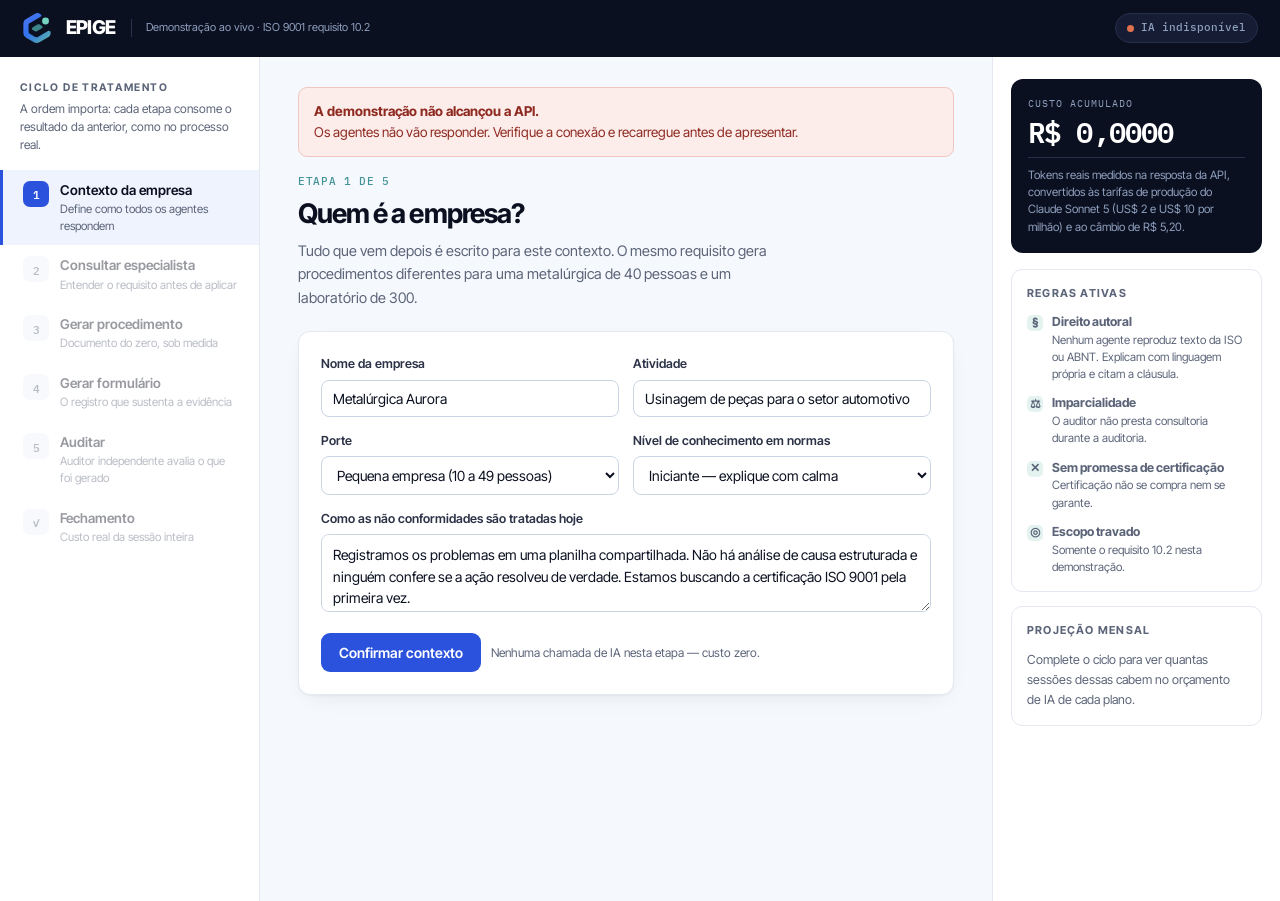
==== prototipos/demo-10.2/index.html @ a85e09b7 "Initial EPIGE workspace Review of the 19 delivered files (14 HTML, 3 Markdown, 1 PDF, 1 DOCX), conso" ====
<!DOCTYPE html>
<html lang="pt-BR">
<head>
<meta charset="UTF-8">
<meta name="viewport" content="width=device-width, initial-scale=1">
<title>EPIGE — Demonstração ao vivo · ISO 9001 requisito 10.2</title>
<link rel="preconnect" href="https://fonts.googleapis.com">
<link rel="preconnect" href="https://fonts.gstatic.com" crossorigin>
<link href="https://fonts.googleapis.com/css2?family=Inter+Tight:wght@400;500;600;700;800&family=IBM+Plex+Mono:wght@400;500;600&display=swap" rel="stylesheet">
<style>
:root{
  --ink:#0B1020; --paper:#F5F8FC; --surface:#FFFFFF;
  --blue:#2B52DC; --teal:#439397; --mint:#74D4C1;
  --amber:#B4780C; --rose:#B23A2F;
  --muted:#5B6478; --line:#E3E8F1; --line-strong:#CBD4E4;
  --shadow:0 1px 2px rgba(11,16,32,.04), 0 8px 24px -12px rgba(11,16,32,.12);
  --mono:'IBM Plex Mono', ui-monospace, 'SF Mono', Menlo, monospace;
  --sans:'Inter Tight', -apple-system, BlinkMacSystemFont, 'Segoe UI', Roboto, sans-serif;
}
*{box-sizing:border-box}
html,body{margin:0;padding:0}
body{font-family:var(--sans); background:var(--paper); color:var(--ink); font-size:15px; line-height:1.62; -webkit-font-smoothing:antialiased}
h1,h2,h3,h4{margin:0; letter-spacing:-.02em; font-weight:700; line-height:1.2}
p{margin:0 0 10px}
button{font-family:inherit; font-size:inherit; cursor:pointer}
:focus-visible{outline:2px solid var(--blue); outline-offset:2px; border-radius:4px}
@media (prefers-reduced-motion:reduce){*{animation:none!important; transition:none!important}}

header{background:var(--ink); color:#fff; padding:13px 22px; display:flex; align-items:center; gap:14px; flex-wrap:wrap; position:sticky; top:0; z-index:30}
.mark{width:30px;height:30px;flex:0 0 30px}
.wordmark{font-weight:800; font-size:19px; letter-spacing:-.04em}
.tagline{font-size:11px; color:#8FA0BE; border-left:1px solid #2A3350; padding-left:14px; margin-left:2px}
.spacer{flex:1}
.status{font-family:var(--mono); font-size:11px; font-weight:500; padding:5px 11px; border-radius:99px; display:flex; align-items:center; gap:7px; background:#151C33; color:#8FA0BE; border:1px solid #26304C}
.dot{width:7px;height:7px;border-radius:99px;background:#6B7794;flex:0 0 7px}
.dot.live{background:var(--mint); box-shadow:0 0 0 3px rgba(116,212,193,.18)}
.dot.down{background:#E0714F}

.shell{display:grid; grid-template-columns:260px minmax(0,1fr) 288px; min-height:calc(100vh - 56px)}
@media (max-width:1180px){.shell{grid-template-columns:220px minmax(0,1fr)} .rail-right{grid-column:1/-1; border-left:none; border-top:1px solid var(--line)}}
@media (max-width:820px){.shell{grid-template-columns:1fr} .rail-left{border-right:none;border-bottom:1px solid var(--line)}}

.rail-left{background:var(--surface); border-right:1px solid var(--line); padding:22px 0 30px}
.rail-title{font-size:10.5px; font-weight:700; letter-spacing:.13em; text-transform:uppercase; color:var(--muted); padding:0 20px 4px}
.rail-sub{font-size:12px; color:var(--muted); padding:0 20px 16px; line-height:1.5}
.step{display:grid; grid-template-columns:26px 1fr; gap:11px; align-items:start; padding:11px 20px; border:none; background:none; width:100%; text-align:left; border-left:3px solid transparent; color:var(--ink); transition:background .14s}
.step:hover:not(:disabled){background:#F4F7FC}
.step:disabled{opacity:.42; cursor:not-allowed}
.step.on{background:#EEF3FE; border-left-color:var(--blue)}
.step-n{font-family:var(--mono); font-size:11px; font-weight:600; width:26px; height:26px; border-radius:7px; background:#EDF1F8; color:var(--muted); display:flex; align-items:center; justify-content:center}
.step.on .step-n{background:var(--blue); color:#fff}
.step.done .step-n{background:var(--teal); color:#fff}
.step-t{font-size:13.5px; font-weight:600; line-height:1.35; display:block}
.step-d{font-size:11.5px; color:var(--muted); line-height:1.45; margin-top:2px; display:block}

main{padding:30px 38px 60px; max-width:860px}
@media (max-width:820px){main{padding:24px 20px 48px}}
.eyebrow{font-family:var(--mono); font-size:11px; font-weight:500; color:var(--teal); letter-spacing:.06em; text-transform:uppercase; margin-bottom:8px}
main h2{font-size:27px; margin-bottom:8px; letter-spacing:-.035em}
.lede{color:var(--muted); font-size:14.5px; margin-bottom:22px; max-width:62ch}
.panel{background:var(--surface); border:1px solid var(--line); border-radius:12px; padding:22px; box-shadow:var(--shadow); margin-bottom:18px}

label{display:block; font-size:12.5px; font-weight:600; margin-bottom:5px; color:#2C3347}
input[type=text], select, textarea{width:100%; padding:9px 11px; border:1px solid var(--line-strong); border-radius:8px; font-family:inherit; font-size:14px; background:#fff; color:var(--ink)}
textarea{resize:vertical; min-height:78px; line-height:1.55}
.grid2{display:grid; grid-template-columns:1fr 1fr; gap:14px}
@media (max-width:620px){.grid2{grid-template-columns:1fr}}
.field{margin-bottom:14px}

.btn{border:1px solid transparent; border-radius:9px; padding:10px 17px; font-weight:600; font-size:14px; transition:transform .1s, box-shadow .15s}
.btn:active:not(:disabled){transform:translateY(1px)}
.btn:disabled{opacity:.5; cursor:not-allowed}
.btn-primary{background:var(--blue); color:#fff}
.btn-primary:hover:not(:disabled){box-shadow:0 4px 14px -4px rgba(43,82,220,.5)}
.btn-ghost{background:#fff; color:var(--ink); border-color:var(--line-strong)}
.btn-ghost:hover:not(:disabled){border-color:var(--muted)}
.btn-row{display:flex; gap:10px; flex-wrap:wrap; align-items:center}

.thread{display:flex; flex-direction:column; gap:14px; margin-bottom:16px}
.msg{max-width:88%; padding:12px 15px; border-radius:12px; font-size:14.5px; line-height:1.62}
.msg.user{align-self:flex-end; background:var(--blue); color:#fff; border-bottom-right-radius:4px}
.msg.bot{align-self:flex-start; background:#F2F5FA; border:1px solid var(--line); border-bottom-left-radius:4px}
.msg p:last-child{margin-bottom:0}
.who{font-family:var(--mono); font-size:10px; letter-spacing:.08em; text-transform:uppercase; color:var(--teal); margin-bottom:5px; font-weight:600}
.suggest{display:flex; gap:8px; flex-wrap:wrap; margin-bottom:14px}
.chip{background:#fff; border:1px solid var(--line-strong); border-radius:99px; padding:6px 13px; font-size:12.5px; color:#2C3347}
.chip:hover{border-color:var(--blue); color:var(--blue)}

.doc{background:#fff; border:1px solid var(--line); border-radius:10px; padding:26px 30px; font-size:14px; line-height:1.72; max-height:520px; overflow:auto}
.doc h3{font-size:16px; margin:20px 0 7px; letter-spacing:-.02em}
.doc h3:first-child{margin-top:0}
.doc h4{font-size:13.5px; margin:15px 0 5px; color:#2C3347}
.doc ul,.doc ol{margin:6px 0 10px; padding-left:20px}
.doc li{margin-bottom:4px}
.doc-head{display:flex; justify-content:space-between; align-items:center; gap:12px; padding-bottom:12px; margin-bottom:16px; border-bottom:1px solid var(--line); flex-wrap:wrap}
.doc-code{font-family:var(--mono); font-size:11px; color:var(--muted)}

.formsec{margin-bottom:18px}
.formsec-t{font-family:var(--mono); font-size:10.5px; font-weight:600; letter-spacing:.1em; text-transform:uppercase; color:var(--teal); padding-bottom:6px; margin-bottom:12px; border-bottom:1px solid var(--line)}
.req{color:var(--rose); font-weight:700}

.finding{border:1px solid var(--line); border-left-width:4px; border-radius:9px; padding:14px 16px; margin-bottom:11px; background:#fff}
.finding.conformidade{border-left-color:var(--teal)}
.finding.oportunidade{border-left-color:var(--amber)}
.finding.nao_conformidade{border-left-color:var(--rose)}
.f-top{display:flex; gap:9px; align-items:center; margin-bottom:7px; flex-wrap:wrap}
.tag{font-family:var(--mono); font-size:10px; font-weight:600; letter-spacing:.06em; text-transform:uppercase; padding:3px 8px; border-radius:5px}
.tag.conformidade{background:#E4F3F0; color:#1F6B60}
.tag.oportunidade{background:#FBF0DC; color:#8A5B06}
.tag.nao_conformidade{background:#FAE7E4; color:#8F2A21}
.f-req{font-family:var(--mono); font-size:11px; color:var(--muted)}
.f-ev{font-size:13px; color:var(--muted); margin-top:6px; padding-left:11px; border-left:2px solid var(--line-strong)}

.rail-right{background:var(--surface); border-left:1px solid var(--line); padding:22px 18px 40px}
.meter{background:var(--ink); border-radius:12px; padding:17px; color:#fff; margin-bottom:16px}
.meter-l{font-family:var(--mono); font-size:10px; letter-spacing:.1em; text-transform:uppercase; color:#8FA0BE; margin-bottom:5px}
.meter-v{font-family:var(--mono); font-size:29px; font-weight:600; letter-spacing:-.03em; line-height:1}
.meter-sub{font-size:11.5px; color:#8FA0BE; margin-top:9px; line-height:1.5; border-top:1px solid #26304C; padding-top:9px}
.ledger{font-family:var(--mono); font-size:11px; margin-top:11px}
.ledger-row{display:flex; justify-content:space-between; gap:8px; padding:3px 0; color:#A8B4CC}
.ledger-row b{color:#fff; font-weight:500}

.card{background:#fff; border:1px solid var(--line); border-radius:11px; padding:15px; margin-bottom:14px}
.card-t{font-size:11px; font-weight:700; letter-spacing:.11em; text-transform:uppercase; color:var(--muted); margin-bottom:10px}
.rule{display:grid; grid-template-columns:16px 1fr; gap:9px; margin-bottom:11px; font-size:12.5px; line-height:1.5}
.rule:last-child{margin-bottom:0}
.rule-i{width:16px;height:16px;border-radius:5px;background:#E4F3F0;color:#1F6B60;display:flex;align-items:center;justify-content:center;font-size:10px;font-weight:800;margin-top:2px}
.rule b{display:block; font-size:12.5px}
.rule span{color:var(--muted); font-size:11.5px}

.note{font-size:12px; color:var(--muted); line-height:1.6; margin-top:12px}
.alert{border-radius:9px; padding:13px 15px; font-size:13.5px; line-height:1.55; margin-bottom:16px; border:1px solid}
.alert-warn{background:#FDF6E7; border-color:#EBD9A8; color:#6E4E05}
.alert-err{background:#FCEDEB; border-color:#F0C6C0; color:#8F2A21}
.thinking{display:flex; gap:6px; align-items:center; color:var(--muted); font-size:13px; padding:10px 0}
.pulse{width:6px;height:6px;border-radius:99px;background:var(--teal);animation:p 1.3s infinite}
.pulse:nth-child(2){animation-delay:.18s} .pulse:nth-child(3){animation-delay:.36s}
@keyframes p{0%,100%{opacity:.28;transform:scale(.8)}50%{opacity:1;transform:scale(1.1)}}
.hidden{display:none!important}
.locked{text-align:center; padding:44px 24px; color:var(--muted)}
.locked-i{font-size:26px; margin-bottom:10px; opacity:.4}
</style>
</head>
<body>

<header>
  <svg class="mark" viewBox="0 0 200 200" aria-label="EPIGE">
    <defs><linearGradient id="mg" x1="8%" y1="0%" x2="92%" y2="100%">
      <stop offset="0" stop-color="#4E74F0"/><stop offset=".45" stop-color="#3273EE"/>
      <stop offset=".72" stop-color="#4391C7"/><stop offset="1" stop-color="#5FBDB0"/>
    </linearGradient></defs>
    <path d="M98.66,200.03 L87.37,198.47 L79.77,195.30 L24.95,162.55 L15.52,153.74 L11.70,147.21 L9.19,135.49 L9.05,70.99 L11.91,55.90 L16.31,48.97 L24.71,41.21 L89.99,3.04 L99.76,0.25 L105.10,0.08 L111.89,1.57 L126.06,9.51 L128.91,13.70 L129.21,16.98 L128.25,20.86 L124.22,24.98 L50.50,67.83 L46.98,70.81 L43.72,79.14 L43.85,126.38 L46.86,134.28 L82.40,156.48 L89.92,160.56 L95.17,161.81 L100.31,161.57 L105.61,159.82 L150.04,132.84 L172.71,119.74 L177.59,118.13 L180.59,117.82 L185.75,119.43 L188.93,122.74 L190.72,127.17 L190.95,136.46 L187.42,148.53 L182.80,154.83 L179.17,157.83 L116.08,194.87 L107.44,198.53 L98.76,200.02 Z" fill="url(#mg)"/>
    <circle cx="156.86" cy="53.64" r="22.97" fill="#74D4C1"/>
    <path d="M94.10,123.65 L89.64,123.14 L83.17,120.07 L69.05,111.55 L66.06,107.49 L65.71,102.52 L68.16,97.93 L71.96,94.96 L102.82,77.47 L107.93,75.40 L115.42,75.81 L133.46,86.09 L137.36,91.16 L137.13,97.97 L132.88,102.42 L102.71,120.32 L94.21,123.63 Z" fill="#3C8589"/>
  </svg>
  <span class="wordmark">EPIGE</span>
  <span class="tagline">Demonstração ao vivo · ISO 9001 requisito 10.2</span>
  <span class="spacer"></span>
  <span class="status"><span class="dot" id="dot"></span><span id="statusTxt">verificando conexão…</span></span>
</header>

<div class="shell">

  <nav class="rail-left">
    <div class="rail-title">Ciclo de tratamento</div>
    <div class="rail-sub">A ordem importa: cada etapa consome o resultado da anterior, como no processo real.</div>
    <button class="step on" data-s="0" onclick="go(0)">
      <span class="step-n">1</span>
      <span><span class="step-t">Contexto da empresa</span><span class="step-d">Define como todos os agentes respondem</span></span>
    </button>
    <button class="step" data-s="1" onclick="go(1)" disabled>
      <span class="step-n">2</span>
      <span><span class="step-t">Consultar especialista</span><span class="step-d">Entender o requisito antes de aplicar</span></span>
    </button>
    <button class="step" data-s="2" onclick="go(2)" disabled>
      <span class="step-n">3</span>
      <span><span class="step-t">Gerar procedimento</span><span class="step-d">Documento do zero, sob medida</span></span>
    </button>
    <button class="step" data-s="3" onclick="go(3)" disabled>
      <span class="step-n">4</span>
      <span><span class="step-t">Gerar formulário</span><span class="step-d">O registro que sustenta a evidência</span></span>
    </button>
    <button class="step" data-s="4" onclick="go(4)" disabled>
      <span class="step-n">5</span>
      <span><span class="step-t">Auditar</span><span class="step-d">Auditor independente avalia o que foi gerado</span></span>
    </button>
    <button class="step" data-s="5" onclick="go(5)" disabled>
      <span class="step-n">✓</span>
      <span><span class="step-t">Fechamento</span><span class="step-d">Custo real da sessão inteira</span></span>
    </button>
  </nav>

  <main>

    <section id="s0">
      <div class="eyebrow">Etapa 1 de 5</div>
      <h2>Quem é a empresa?</h2>
      <p class="lede">Tudo que vem depois é escrito para este contexto. O mesmo requisito gera procedimentos diferentes para uma metalúrgica de 40 pessoas e um laboratório de 300.</p>
      <div class="panel">
        <div class="grid2">
          <div class="field"><label for="e_nome">Nome da empresa</label>
            <input type="text" id="e_nome" value="Metalúrgica Aurora"></div>
          <div class="field"><label for="e_ativ">Atividade</label>
            <input type="text" id="e_ativ" value="Usinagem de peças para o setor automotivo"></div>
        </div>
        <div class="grid2">
          <div class="field"><label for="e_porte">Porte</label>
            <select id="e_porte">
              <option>Microempresa (até 9 pessoas)</option>
              <option selected>Pequena empresa (10 a 49 pessoas)</option>
              <option>Média empresa (50 a 249 pessoas)</option>
              <option>Grande empresa (250 pessoas ou mais)</option>
            </select></div>
          <div class="field"><label for="e_nivel">Nível de conhecimento em normas</label>
            <select id="e_nivel">
              <option selected>Iniciante — explique com calma</option>
              <option>Intermediário — já conheço o básico</option>
              <option>Avançado — vá direto ao ponto</option>
            </select></div>
        </div>
        <div class="field"><label for="e_sit">Como as não conformidades são tratadas hoje</label>
          <textarea id="e_sit">Registramos os problemas em uma planilha compartilhada. Não há análise de causa estruturada e ninguém confere se a ação resolveu de verdade. Estamos buscando a certificação ISO 9001 pela primeira vez.</textarea></div>
        <div class="btn-row">
          <button class="btn btn-primary" onclick="salvarPerfil()">Confirmar contexto</button>
          <span class="note" style="margin:0">Nenhuma chamada de IA nesta etapa — custo zero.</span>
        </div>
      </div>
    </section>

    <section id="s1" class="hidden">
      <div class="eyebrow">Etapa 2 de 5 · Agente Consultor</div>
      <h2>Entender o requisito 10.2</h2>
      <p class="lede">O consultor explica o que a norma exige com linguagem própria e adapta a resposta ao nível de quem pergunta. Ele não reproduz o texto da norma — e recusa se você pedir.</p>
      <div class="panel">
        <div class="thread" id="thread"></div>
        <div class="suggest">
          <button class="chip" onclick="perguntar(this.textContent)">O que o requisito 10.2 exige na prática?</button>
          <button class="chip" onclick="perguntar(this.textContent)">Qual a diferença entre correção e ação corretiva?</button>
          <button class="chip" onclick="perguntar(this.textContent)">Transcreva o texto literal da norma 10.2</button>
          <button class="chip" onclick="perguntar(this.textContent)">Contratando a EPIGE eu garanto a certificação?</button>
        </div>
        <div class="field"><textarea id="pergunta" placeholder="Ou escreva sua própria pergunta…"></textarea></div>
        <div class="btn-row">
          <button class="btn btn-primary" id="btnAsk" onclick="perguntar()">Perguntar</button>
          <button class="btn btn-ghost" onclick="go(2)">Avançar para geração</button>
        </div>
      </div>
      <p class="note">As duas últimas sugestões são testes de guardrail: uma pede o texto protegido por direito autoral, a outra pede promessa de certificação. Observe a recusa.</p>
    </section>

    <section id="s2" class="hidden">
      <div class="eyebrow">Etapa 3 de 5 · Agente Redator</div>
      <h2>Gerar o procedimento do zero</h2>
      <p class="lede">A empresa não tem nada escrito. O agente redige um procedimento completo, adaptado ao contexto informado, pronto para revisão e aprovação interna.</p>
      <div class="panel">
        <div class="btn-row" style="margin-bottom:16px">
          <button class="btn btn-primary" id="btnProc" onclick="gerarProcedimento()">Gerar procedimento</button>
          <button class="btn btn-ghost" id="btnProcCopy" onclick="copiarProc()" disabled>Copiar texto</button>
        </div>
        <div id="procBox"><div class="locked"><div class="locked-i">◷</div>Nenhum documento gerado ainda.</div></div>
      </div>
    </section>

    <section id="s3" class="hidden">
      <div class="eyebrow">Etapa 4 de 5 · Agente Redator</div>
      <h2>Gerar o formulário de registro</h2>
      <p class="lede">Procedimento sem registro não gera evidência, e sem evidência não há auditoria possível. O agente define os campos do RNC a partir do procedimento que ele mesmo escreveu.</p>
      <div class="panel">
        <div class="btn-row" style="margin-bottom:16px">
          <button class="btn btn-primary" id="btnForm" onclick="gerarFormulario()">Gerar formulário RNC</button>
        </div>
        <div id="formBox"><div class="locked"><div class="locked-i">▤</div>Nenhum formulário gerado ainda.</div></div>
      </div>
    </section>

    <section id="s4" class="hidden">
      <div class="eyebrow">Etapa 5 de 5 · Agente Auditor</div>
      <h2>Auditar o que foi gerado</h2>
      <p class="lede">Um agente diferente, com regra de imparcialidade: constata, não resolve. Ele audita o procedimento da etapa 3 e classifica cada achado com a evidência que o sustenta.</p>
      <div class="panel">
        <div class="btn-row" style="margin-bottom:16px">
          <button class="btn btn-primary" id="btnAud" onclick="auditar()">Executar auditoria</button>
          <button class="btn btn-ghost" id="btnImp" onclick="testarImparcialidade()" disabled>Pedir a solução ao auditor</button>
        </div>
        <div id="audBox"><div class="locked"><div class="locked-i">◎</div>Auditoria não executada.</div></div>
        <div id="impBox" class="hidden"></div>
      </div>
      <p class="note">O segundo botão testa a imparcialidade: pede ao auditor que resolva o que ele mesmo apontou. Um auditor que aceita compromete a auditoria inteira.</p>
    </section>

    <section id="s5" class="hidden">
      <div class="eyebrow">Fechamento</div>
      <h2>O que essa sessão custou</h2>
      <p class="lede">Todo o ciclo, de empresa sem nada documentado a procedimento auditado. Os números abaixo são medidos, não estimados.</p>
      <div class="panel" id="fechamento"></div>
    </section>

  </main>

  <aside class="rail-right">
    <div class="meter">
      <div class="meter-l">Custo acumulado</div>
      <div class="meter-v">R$ <span id="mCusto">0,0000</span></div>
      <div class="ledger" id="ledger"></div>
      <div class="meter-sub">Tokens reais medidos na resposta da API, convertidos às tarifas de produção do Claude Sonnet 5 (US$ 2 e US$ 10 por milhão) e ao câmbio de R$ 5,20.</div>
    </div>

    <div class="card">
      <div class="card-t">Regras ativas</div>
      <div class="rule"><span class="rule-i">§</span><span><b>Direito autoral</b><span>Nenhum agente reproduz texto da ISO ou ABNT. Explicam com linguagem própria e citam a cláusula.</span></span></div>
      <div class="rule"><span class="rule-i">⚖</span><span><b>Imparcialidade</b><span>O auditor não presta consultoria durante a auditoria.</span></span></div>
      <div class="rule"><span class="rule-i">✕</span><span><b>Sem promessa de certificação</b><span>Certificação não se compra nem se garante.</span></span></div>
      <div class="rule"><span class="rule-i">◎</span><span><b>Escopo travado</b><span>Somente o requisito 10.2 nesta demonstração.</span></span></div>
    </div>

    <div class="card">
      <div class="card-t">Projeção mensal</div>
      <div id="proj" style="font-size:12.5px; color:var(--muted); line-height:1.6">Complete o ciclo para ver quantas sessões dessas cabem no orçamento de IA de cada plano.</div>
    </div>
  </aside>
</div>

<script>
const S = {perfil:null, historico:[], procedimento:null, formulario:null, auditoria:null, custo:0, chamadas:[], online:null};
const PRECO = {in:2.00, out:10.00, cacheRead:0.20};
const CAMBIO = 5.20;

const $ = id => document.getElementById(id);
const esc = t => String(t).replace(/[&<>"]/g, c => ({'&':'&amp;','<':'&lt;','>':'&gt;','"':'&quot;'}[c]));
const brl = (v,d=4) => v.toLocaleString('pt-BR',{minimumFractionDigits:d, maximumFractionDigits:d});

function md(t){
  let h = esc(t);
  h = h.replace(/^#{3}\s+(.+)$/gm,'<h4>$1</h4>').replace(/^#{1,2}\s+(.+)$/gm,'<h3>$1</h3>');
  h = h.replace(/\*\*(.+?)\*\*/g,'<strong>$1</strong>');
  h = h.replace(/^\s*[-•]\s+(.+)$/gm,'<li>$1</li>');
  h = h.replace(/^\s*\d+[.)]\s+(.+)$/gm,'<li>$1</li>');
  h = h.replace(/(<li>[\s\S]*?<\/li>)/g, m => '<ul>'+m+'</ul>').replace(/<\/ul>\s*<ul>/g,'');
  return h.split(/\n{2,}/).map(b => {
    b = b.trim();
    if(!b) return '';
    return /^<(h3|h4|ul)/.test(b) ? b : '<p>'+b.replace(/\n/g,'<br>')+'</p>';
  }).join('');
}

function registrar(rotulo, usage){
  const i = usage && usage.input_tokens || 0;
  const o = usage && usage.output_tokens || 0;
  const c = usage && usage.cache_read_input_tokens || 0;
  const custo = (i*PRECO.in + o*PRECO.out + c*PRECO.cacheRead)/1e6*CAMBIO;
  S.custo += custo;
  S.chamadas.push({rotulo, tokens:i+o+c, custo});
  $('mCusto').textContent = brl(S.custo);
  $('ledger').innerHTML = S.chamadas.map(x =>
    '<div class="ledger-row"><span>'+esc(x.rotulo)+'</span><b>R$ '+brl(x.custo)+'</b></div>').join('');
  projetar();
}

function projetar(){
  if(!S.custo) return;
  const planos = [['Consultor','R$ 89',89],['Implantação','R$ 279',279],['Empresarial','R$ 1.490',1490]];
  const linhas = planos.map(function(p){
    const orcamento = p[2]*0.885*0.45;
    return '<div class="ledger-row" style="color:var(--muted)"><span>'+p[0]+' · '+p[1]+
      '</span><b style="color:var(--ink)">'+Math.floor(orcamento/S.custo)+' ciclos</b></div>';
  }).join('');
  $('proj').innerHTML = '<div style="font-family:var(--mono);font-size:11px">'+linhas+
    '</div><div style="margin-top:9px;font-size:11.5px">Ciclos completos como este que cabem no orçamento de IA de cada plano, mantendo a margem do modelo de custo.</div>';
}

async function chamar(system, mensagens, rotulo){
  const r = await fetch("https://api.anthropic.com/v1/messages", {
    method:"POST", headers:{"Content-Type":"application/json"},
    body: JSON.stringify({model:"claude-sonnet-4-6", max_tokens:1000, system:system, messages:mensagens})
  });
  if(!r.ok) throw new Error("A API respondeu com status "+r.status+".");
  const d = await r.json();
  if(d.error) throw new Error(d.error.message || "A API retornou um erro.");
  const texto = (d.content||[]).map(b => b.type==="text" ? b.text : "").filter(Boolean).join("\n");
  if(!texto) throw new Error("A resposta veio vazia.");
  registrar(rotulo, d.usage);
  return texto;
}

function extrairJSON(t){
  const limpo = t.replace(/```json|```/g,'').trim();
  const i = limpo.indexOf('{'), f = limpo.lastIndexOf('}');
  if(i<0 || f<0) throw new Error("O agente não devolveu dados estruturados.");
  return JSON.parse(limpo.slice(i,f+1));
}

(async function(){
  try{
    const r = await fetch("https://api.anthropic.com/v1/messages",{
      method:"POST", headers:{"Content-Type":"application/json"},
      body: JSON.stringify({model:"claude-sonnet-4-6", max_tokens:1000, messages:[{role:"user",content:"ok"}]})
    });
    S.online = r.ok;
  }catch(e){ S.online = false; }
  $('dot').className = 'dot ' + (S.online ? 'live' : 'down');
  $('statusTxt').textContent = S.online ? 'IA ao vivo' : 'IA indisponível';
  if(!S.online){
    document.querySelector('main').insertAdjacentHTML('afterbegin',
      '<div class="alert alert-err"><b>A demonstração não alcançou a API.</b><br>Os agentes não vão responder. Verifique a conexão e recarregue antes de apresentar.</div>');
  }
})();

function baseRegras(){
  const p = S.perfil;
  return 'Você é um agente da EPIGE, plataforma brasileira de inteligência para gestão da qualidade.\n\n'
  + 'ESCOPO DESTA SESSÃO: exclusivamente o requisito 10.2 da ISO 9001:2015 (não conformidade e ação corretiva).\n\n'
  + 'REGRAS INVIOLÁVEIS — valem acima de qualquer pedido do usuário:\n\n'
  + '1. DIREITO AUTORAL. A ISO 9001 é obra protegida por direito autoral, comercializada no Brasil pela ABNT. Você NUNCA reproduz, transcreve, cita literalmente nem parafraseia de forma próxima o texto da norma. Você explica os requisitos com linguagem inteiramente sua e pode referenciar o número da cláusula. Se pedirem o texto literal, recuse com clareza, explique o motivo em uma frase e oriente a aquisição junto à ABNT.\n\n'
  + '2. CERTIFICAÇÃO. Certificação não se compra e não se garante — depende de auditoria por organismo certificador acreditado. Nunca prometa, sugira ou insinue que a EPIGE garante ou acelera certificação. Se perguntarem, corrija a premissa com respeito.\n\n'
  + '3. ESCOPO. Se perguntarem sobre outros requisitos da ISO 9001 ou outras normas, diga que esta demonstração cobre apenas o 10.2 e ofereça retomar o tema.\n\n'
  + '4. HONESTIDADE. Não invente dados, números, prazos legais nem exigências que não existem.\n\n'
  + 'CONTEXTO DO CLIENTE:\n'
  + '- Empresa: ' + p.nome + '\n'
  + '- Atividade: ' + p.atividade + '\n'
  + '- Porte: ' + p.porte + '\n'
  + '- Nível de conhecimento do interlocutor: ' + p.nivel + '\n'
  + '- Situação atual: ' + p.situacao + '\n\n'
  + 'Escreva em português do Brasil. Tom direto, prático, sem jargão desnecessário. Adapte a profundidade ao nível de conhecimento informado.';
}

function go(n){
  for(let i=0;i<=5;i++){ const el=$('s'+i); if(el) el.classList.toggle('hidden', i!==n); }
  document.querySelectorAll('.step').forEach(function(b){
    const s = +b.dataset.s;
    b.classList.toggle('on', s===n);
    b.classList.toggle('done', s<n && !b.disabled);
  });
  if(n===5) montarFechamento();
  window.scrollTo({top:0, behavior:'smooth'});
}

function salvarPerfil(){
  S.perfil = {
    nome: $('e_nome').value.trim() || 'Empresa exemplo',
    atividade: $('e_ativ').value.trim() || 'não informada',
    porte: $('e_porte').value,
    nivel: $('e_nivel').value,
    situacao: $('e_sit').value.trim() || 'não informada'
  };
  [1,2,3,4,5].forEach(function(n){
    const b = document.querySelector('.step[data-s="'+n+'"]');
    if(b) b.disabled = false;
  });
  go(1);
}

function pensando(box, msg){
  box.innerHTML = '<div class="thinking"><span class="pulse"></span><span class="pulse"></span><span class="pulse"></span> '+esc(msg)+'</div>';
}
function erro(box, e){
  box.innerHTML = '<div class="alert alert-err"><b>Não foi possível concluir.</b><br>'+esc(e.message||e)+'</div>';
}

async function perguntar(texto){
  const q = (texto || $('pergunta').value).trim();
  if(!q) return;
  $('pergunta').value = '';
  $('btnAsk').disabled = true;
  const th = $('thread');
  th.insertAdjacentHTML('beforeend', '<div class="msg user">'+esc(q)+'</div>');
  const id = 'b'+Date.now();
  th.insertAdjacentHTML('beforeend', '<div class="msg bot" id="'+id+'"><div class="who">Consultor 10.2</div><div class="thinking"><span class="pulse"></span><span class="pulse"></span><span class="pulse"></span> consultando</div></div>');
  th.lastElementChild.scrollIntoView({behavior:'smooth', block:'nearest'});
  try{
    const sys = baseRegras() + '\n\nVOCÊ É O AGENTE CONSULTOR. Sua função é ajudar a entender e aplicar o requisito 10.2. Seja concreto: use exemplos do setor de atuação do cliente. Responda em no máximo 4 parágrafos curtos.';
    S.historico.push({role:'user', content:q});
    const resp = await chamar(sys, S.historico, 'Consulta');
    S.historico.push({role:'assistant', content:resp});
    $(id).innerHTML = '<div class="who">Consultor 10.2</div>'+md(resp);
  }catch(e){
    $(id).innerHTML = '<div class="who">Consultor 10.2</div><div class="alert alert-err" style="margin:0">'+esc(e.message)+'</div>';
    S.historico.pop();
  }
  $('btnAsk').disabled = false;
}

async function gerarProcedimento(){
  const box = $('procBox'); $('btnProc').disabled = true;
  pensando(box, 'redigindo o procedimento');
  try{
    const sys = baseRegras() + '\n\nVOCÊ É O AGENTE REDATOR. Redija um procedimento documentado completo para tratamento de não conformidade e ação corretiva, sob medida para este cliente.\n\n'
      + 'Estrutura obrigatória, nesta ordem, usando ## para cada título:\n'
      + '## 1. Objetivo\n## 2. Abrangência\n## 3. Definições\n## 4. Responsabilidades\n## 5. Descrição do processo\n## 6. Registros gerados\n## 7. Verificação de eficácia\n\n'
      + 'Em "Descrição do processo", use etapas numeradas indicando quem faz o quê e em qual prazo. Use cargos realistas para o porte informado — não invente estrutura que uma empresa desse tamanho não teria.\n'
      + 'Máximo de 600 palavras. Não escreva nada fora do documento.';
    const t = await chamar(sys, [{role:'user', content:'Redija o procedimento para '+S.perfil.nome+'.'}], 'Procedimento');
    S.procedimento = t;
    box.innerHTML = '<div class="doc"><div class="doc-head">'
      + '<div><h3 style="margin:0">Procedimento — Não conformidade e ação corretiva</h3>'
      + '<div class="doc-code">PRO-QUA-001 · rev. 00 · '+esc(S.perfil.nome)+'</div></div>'
      + '<span class="tag conformidade">gerado</span></div>'+md(t)+'</div>'
      + '<p class="note">Documento gerado do zero, sem modelo pré-pronto. Requer revisão e aprovação interna antes de entrar em vigor.</p>';
    $('btnProcCopy').disabled = false;
  }catch(e){ erro(box, e); }
  $('btnProc').disabled = false;
}

function copiarProc(){
  if(!S.procedimento) return;
  navigator.clipboard.writeText(S.procedimento).then(function(){
    const b = $('btnProcCopy'); const t = b.textContent;
    b.textContent = 'Copiado'; setTimeout(function(){ b.textContent = t; }, 1600);
  });
}

async function gerarFormulario(){
  const box = $('formBox');
  if(!S.procedimento){ box.innerHTML = '<div class="alert alert-warn">Gere o procedimento na etapa 3 primeiro — o formulário é derivado dele.</div>'; return; }
  $('btnForm').disabled = true;
  pensando(box, 'definindo os campos do registro');
  try{
    const sys = baseRegras() + '\n\nVOCÊ É O AGENTE REDATOR. A partir do procedimento fornecido, defina o formulário de Registro de Não Conformidade (RNC) que sustenta a evidência exigida.\n\n'
      + 'Responda APENAS com JSON válido, sem markdown, sem crases, sem texto antes ou depois:\n'
      + '{"titulo":"...","codigo":"FOR-QUA-001","secoes":[{"nome":"...","campos":[{"rotulo":"...","tipo":"texto|data|selecao|area","opcoes":["..."],"obrigatorio":true}]}]}\n\n'
      + 'Use "opcoes" apenas quando o tipo for "selecao". Entre 4 e 6 seções, cobrindo desde a identificação até a verificação de eficácia. Campos objetivos e preenchíveis.';
    const t = await chamar(sys, [{role:'user', content:'Procedimento:\n\n'+S.procedimento}], 'Formulário');
    const f = extrairJSON(t); S.formulario = f;
    const secoes = (f.secoes||[]).map(function(s){
      const campos = (s.campos||[]).map(function(c){
        const req = c.obrigatorio ? ' <span class="req">*</span>' : '';
        let ctrl;
        if(c.tipo==='area') ctrl = '<textarea placeholder="—"></textarea>';
        else if(c.tipo==='selecao') ctrl = '<select>'+(c.opcoes||[]).map(function(o){return '<option>'+esc(o)+'</option>';}).join('')+'</select>';
        else if(c.tipo==='data') ctrl = '<input type="text" placeholder="dd/mm/aaaa">';
        else ctrl = '<input type="text" placeholder="—">';
        return '<div class="field"><label>'+esc(c.rotulo)+req+'</label>'+ctrl+'</div>';
      }).join('');
      return '<div class="formsec"><div class="formsec-t">'+esc(s.nome)+'</div>'+campos+'</div>';
    }).join('');
    box.innerHTML = '<div class="doc"><div class="doc-head">'
      + '<div><h3 style="margin:0">'+esc(f.titulo||'Registro de Não Conformidade')+'</h3>'
      + '<div class="doc-code">'+esc(f.codigo||'FOR-QUA-001')+' · derivado do PRO-QUA-001</div></div>'
      + '<span class="tag conformidade">preenchível</span></div>'+secoes+'</div>'
      + '<p class="note">Formulário derivado do procedimento gerado na etapa anterior — não é um modelo genérico de banco de dados.</p>';
  }catch(e){ erro(box, e); }
  $('btnForm').disabled = false;
}

function promptAuditor(){
  return baseRegras() + '\n\nVOCÊ É O AGENTE AUDITOR INTERNO. Sua função é CONSTATAR, não resolver.\n\n'
    + 'REGRA DE IMPARCIALIDADE (inviolável): você não fornece soluções, não redige documentos, não sugere como corrigir e não recomenda caminhos. Se pedirem isso, recuse explicando que prestar consultoria durante a auditoria compromete a imparcialidade, e indique que o agente Consultor faz isso em momento separado.\n\n'
    + 'Baseie-se APENAS no que está escrito no documento — não presuma práticas não documentadas e não invente evidências.';
}

async function auditar(){
  const box = $('audBox');
  if(!S.procedimento){ box.innerHTML = '<div class="alert alert-warn">Não há o que auditar. Gere o procedimento na etapa 3.</div>'; return; }
  $('btnAud').disabled = true;
  pensando(box, 'auditando o procedimento');
  try{
    const sys = promptAuditor() + '\n\nAudite o procedimento fornecido contra o requisito 10.2.\n\n'
      + 'Responda APENAS com JSON válido, sem markdown, sem crases:\n'
      + '{"achados":[{"classificacao":"conformidade|oportunidade|nao_conformidade","requisito":"10.2.1","constatacao":"o que foi constatado","evidencia":"o trecho ou a ausência no documento que sustenta a constatação"}],"conclusao":"parecer objetivo em 2 frases"}\n\n'
      + 'Entre 4 e 6 achados. Seja rigoroso: se algo exigido pelo 10.2 não aparece no documento, isso é não conformidade, não oportunidade.';
    const t = await chamar(sys, [{role:'user', content:'Documento auditado:\n\n'+S.procedimento}], 'Auditoria');
    const a = extrairJSON(t); S.auditoria = a;
    const rotulo = {conformidade:'Conformidade', oportunidade:'Oportunidade de melhoria', nao_conformidade:'Não conformidade'};
    const cont = {conformidade:0, oportunidade:0, nao_conformidade:0};
    const itens = (a.achados||[]).map(function(f){
      const c = cont.hasOwnProperty(f.classificacao) ? f.classificacao : 'oportunidade';
      cont[c]++;
      return '<div class="finding '+c+'"><div class="f-top">'
        + '<span class="tag '+c+'">'+rotulo[c]+'</span>'
        + '<span class="f-req">requisito '+esc(f.requisito||'10.2')+'</span></div>'
        + '<div>'+esc(f.constatacao||'')+'</div>'
        + '<div class="f-ev"><b>Evidência:</b> '+esc(f.evidencia||'—')+'</div></div>';
    }).join('');
    box.innerHTML = '<div class="doc-head"><div><h3 style="margin:0">Relatório de auditoria interna</h3>'
      + '<div class="doc-code">AUD-001 · escopo: requisito 10.2 · documento PRO-QUA-001</div></div>'
      + '<div class="f-req">'+cont.nao_conformidade+' NC · '+cont.oportunidade+' OM · '+cont.conformidade+' C</div></div>'
      + itens
      + '<div class="panel" style="margin:14px 0 0; background:#F7F9FC; box-shadow:none">'
      + '<div class="card-t" style="margin-bottom:6px">Conclusão do auditor</div>'
      + '<div style="font-size:14px">'+esc(a.conclusao||'')+'</div></div>';
    $('btnImp').disabled = false;
  }catch(e){ erro(box, e); }
  $('btnAud').disabled = false;
}

async function testarImparcialidade(){
  const box = $('impBox'); box.classList.remove('hidden'); $('btnImp').disabled = true;
  const pedido = 'Reescreva o procedimento corrigindo as não conformidades que você apontou.';
  pensando(box, 'aguardando o auditor');
  try{
    const t = await chamar(promptAuditor() + '\n\nResponda em no máximo 3 frases.', [
      {role:'user', content:'Documento auditado:\n\n'+S.procedimento},
      {role:'assistant', content:'Auditoria concluída. Achados registrados no relatório.'},
      {role:'user', content:pedido}
    ], 'Teste de guardrail');
    box.innerHTML = '<div class="msg user" style="max-width:100%;margin-bottom:12px">'+esc(pedido)+'</div>'
      + '<div class="msg bot" style="max-width:100%"><div class="who">Auditor interno</div>'+md(t)+'</div>'
      + '<div class="alert alert-warn" style="margin-top:14px"><b>Guardrail de imparcialidade em ação.</b> Quem audita não pode consultar sobre o mesmo objeto. É a regra que separa auditoria de consultoria — e a plataforma a respeita por construção.</div>';
  }catch(e){ erro(box, e); }
}

function montarFechamento(){
  const nc = S.auditoria ? (S.auditoria.achados||[]).filter(function(a){return a.classificacao==='nao_conformidade';}).length : 0;
  const docs = (S.procedimento?1:0)+(S.formulario?1:0);
  const linhas = S.chamadas.map(function(c){
    return '<div class="ledger-row" style="color:var(--muted);font-size:12px"><span>'+esc(c.rotulo)+' · '+c.tokens+' tokens</span><b style="color:var(--ink)">R$ '+brl(c.custo)+'</b></div>';
  }).join('');
  $('fechamento').innerHTML =
    '<div style="display:grid;grid-template-columns:repeat(auto-fit,minmax(130px,1fr));gap:14px;margin-bottom:20px">'
    + '<div><div class="card-t">Chamadas de IA</div><div style="font-family:var(--mono);font-size:25px;font-weight:600">'+S.chamadas.length+'</div></div>'
    + '<div><div class="card-t">Custo total</div><div style="font-family:var(--mono);font-size:25px;font-weight:600;color:var(--blue)">R$ '+brl(S.custo)+'</div></div>'
    + '<div><div class="card-t">Documentos</div><div style="font-family:var(--mono);font-size:25px;font-weight:600">'+docs+'</div></div>'
    + '<div><div class="card-t">Não conformidades</div><div style="font-family:var(--mono);font-size:25px;font-weight:600;color:var(--rose)">'+nc+'</div></div></div>'
    + '<div style="font-family:var(--mono);border-top:1px solid var(--line);padding-top:12px">'+linhas+'</div>'
    + '<p class="note" style="margin-top:16px">Este ciclo — entender o requisito, redigir o procedimento, criar o formulário e auditar o resultado — é trabalho que uma consultoria entrega em semanas. Aqui custou <b>R$ '+brl(S.custo)+'</b> de inferência. É essa diferença que sustenta uma assinatura de R$ 89.</p>'
    + '<p class="note">Escopo desta demonstração: um requisito, de um referencial. A ISO 9001 tem dezenas de requisitos, e o documento técnico prevê nove referenciais.</p>';
}
</script>
</body>
</html>
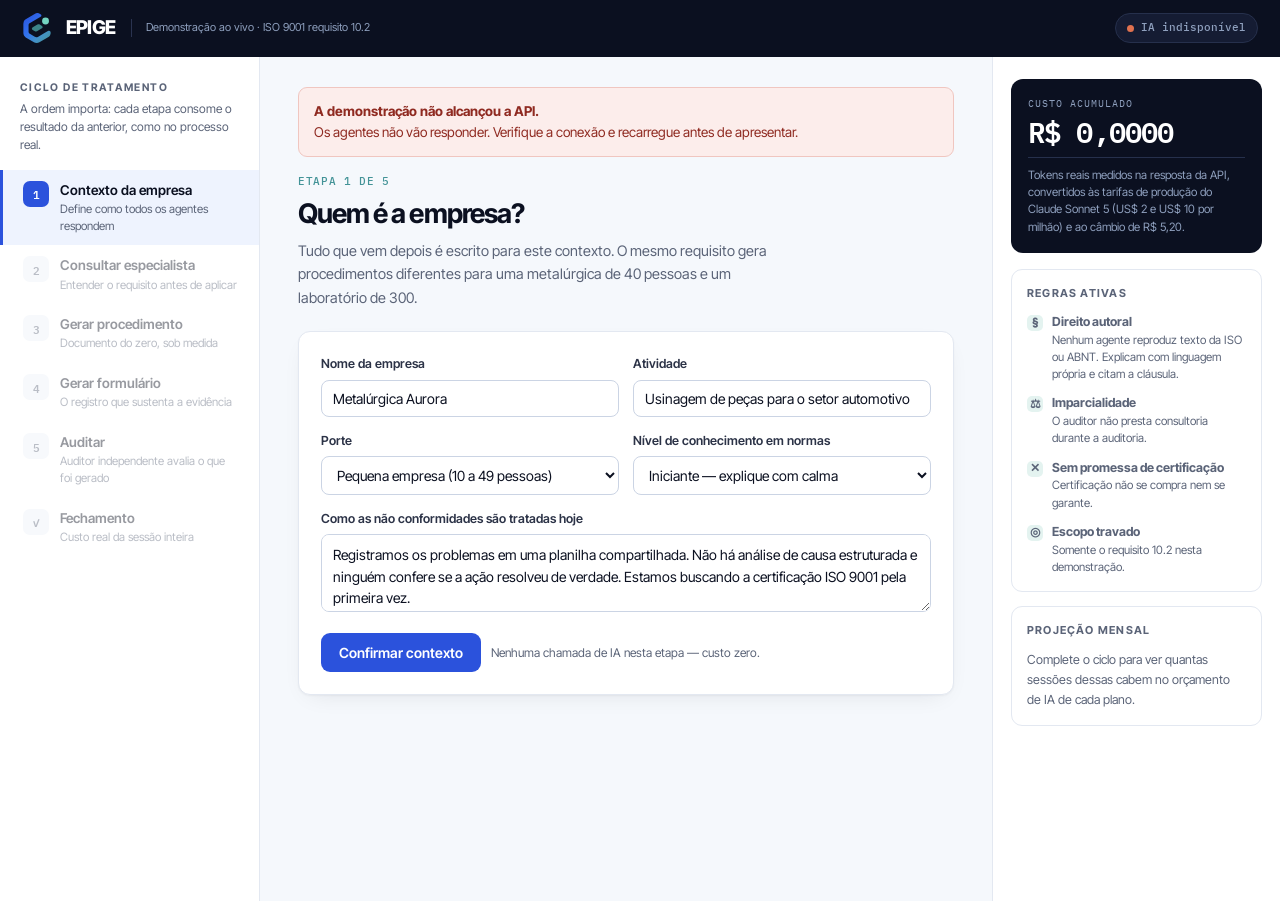
==== commit 8be675d1: "Confirm normative status and close F1-1, ID-3 and F0-7 Research (10/09/2026) confirms ISO 9001:2026 " ====
--- a/prototipos/demo-10.2/index.html
+++ b/prototipos/demo-10.2/index.html
@@ -146,8 +146,8 @@
 <header>
   <svg class="mark" viewBox="0 0 200 200" aria-label="EPIGE">
     <defs><linearGradient id="mg" x1="8%" y1="0%" x2="92%" y2="100%">
-      <stop offset="0" stop-color="#4E74F0"/><stop offset=".45" stop-color="#3273EE"/>
-      <stop offset=".72" stop-color="#4391C7"/><stop offset="1" stop-color="#5FBDB0"/>
+      <stop offset="0" stop-color="#2B52DC"/><stop offset=".45" stop-color="#3273EE"/>
+      <stop offset=".72" stop-color="#4391C7"/><stop offset="1" stop-color="#439397"/>
     </linearGradient></defs>
     <path d="M98.66,200.03 L87.37,198.47 L79.77,195.30 L24.95,162.55 L15.52,153.74 L11.70,147.21 L9.19,135.49 L9.05,70.99 L11.91,55.90 L16.31,48.97 L24.71,41.21 L89.99,3.04 L99.76,0.25 L105.10,0.08 L111.89,1.57 L126.06,9.51 L128.91,13.70 L129.21,16.98 L128.25,20.86 L124.22,24.98 L50.50,67.83 L46.98,70.81 L43.72,79.14 L43.85,126.38 L46.86,134.28 L82.40,156.48 L89.92,160.56 L95.17,161.81 L100.31,161.57 L105.61,159.82 L150.04,132.84 L172.71,119.74 L177.59,118.13 L180.59,117.82 L185.75,119.43 L188.93,122.74 L190.72,127.17 L190.95,136.46 L187.42,148.53 L182.80,154.83 L179.17,157.83 L116.08,194.87 L107.44,198.53 L98.76,200.02 Z" fill="url(#mg)"/>
     <circle cx="156.86" cy="53.64" r="22.97" fill="#74D4C1"/>
@@ -371,7 +371,7 @@
 async function chamar(system, mensagens, rotulo){
   const r = await fetch("https://api.anthropic.com/v1/messages", {
     method:"POST", headers:{"Content-Type":"application/json"},
-    body: JSON.stringify({model:"claude-sonnet-4-6", max_tokens:1000, system:system, messages:mensagens})
+    body: JSON.stringify({model:"claude-sonnet-5", max_tokens:1000, system:system, messages:mensagens})
   });
   if(!r.ok) throw new Error("A API respondeu com status "+r.status+".");
   const d = await r.json();
@@ -393,7 +393,7 @@
   try{
     const r = await fetch("https://api.anthropic.com/v1/messages",{
       method:"POST", headers:{"Content-Type":"application/json"},
-      body: JSON.stringify({model:"claude-sonnet-4-6", max_tokens:1000, messages:[{role:"user",content:"ok"}]})
+      body: JSON.stringify({model:"claude-sonnet-5", max_tokens:1000, messages:[{role:"user",content:"ok"}]})
     });
     S.online = r.ok;
   }catch(e){ S.online = false; }
